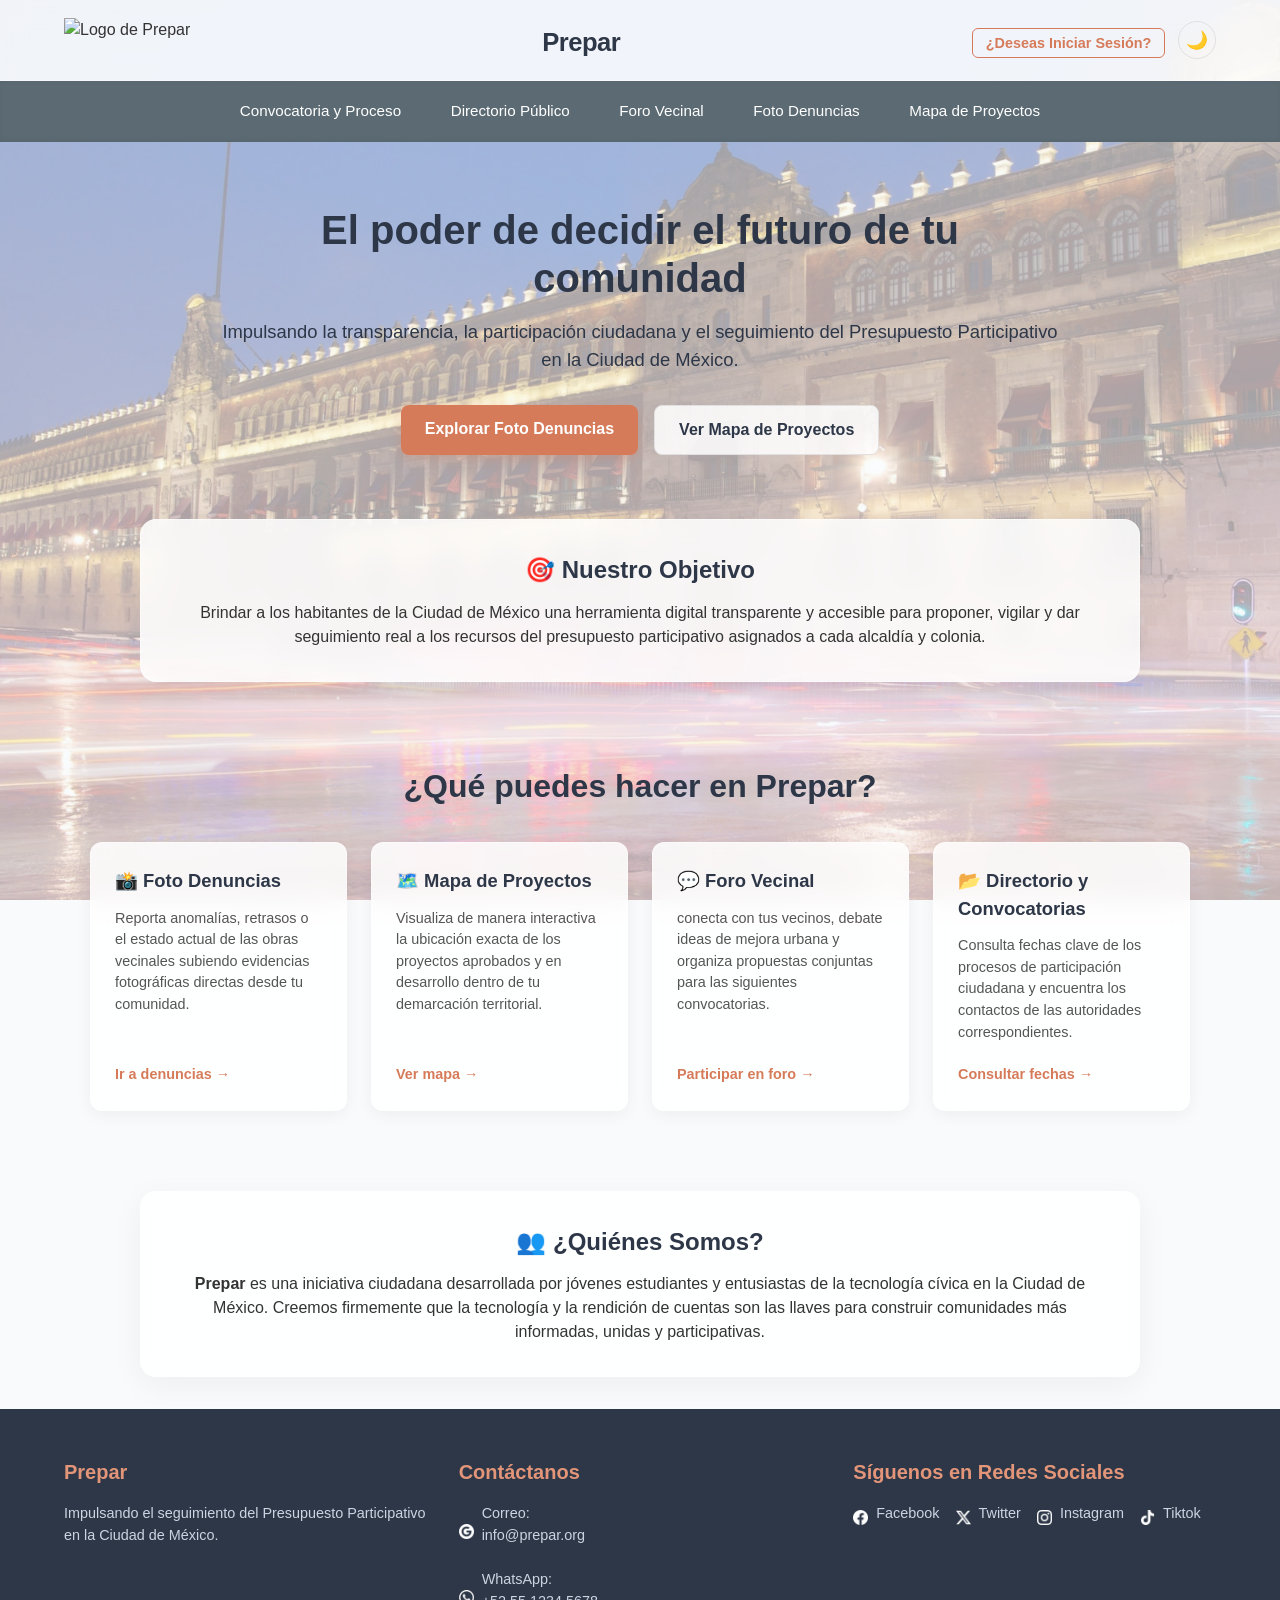
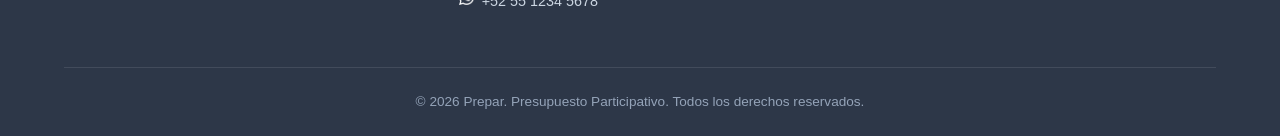
==== index.html @ bda05d04 "saco el index de mi carpeta" ====
<!DOCTYPE html>
<html lang="es">
<head>
    <meta charset="UTF-8">
    <meta name="viewport" content="width=device-width, initial-scale=1.0">
    <title>Prepar - Presupuesto Participativo CDMX</title>
    <link rel="stylesheet" href="/styles/style.css">
</head>
<body>
<header>
    <img src="logo.png" alt="Logo de Prepar" class="logo">

    <h1><a href="index.html">Prepar</a></h1>

    <div class="header-acciones">
        <h2><a href="iniciar-sesion.html">¿Deseas Iniciar Sesión?</a></h2>
        <button id="theme-toggle" class="btn-modo-oscuro" aria-label="Cambiar modo oscuro">🌙</button>
    </div>
</header>

    <nav>
        <a href="convocatoria.html">Convocatoria y Proceso</a>
        <a href="directorio.html">Directorio Público</a>
        <a href="foro.html">Foro Vecinal</a>
        <a href="fotodenuncias.html">Foto Denuncias</a>
        <a href="mapa.html">Mapa de Proyectos</a>
    </nav>

    <section class="hero-section">
        <h1 class="title">El poder de decidir el futuro de tu comunidad</h1>
        <p class="subtitle">Impulsando la transparencia, la participación ciudadana y el seguimiento del Presupuesto Participativo en la Ciudad de México.</p>
        <div class="hero-buttons">
            <a href="fotodenuncias.html" class="btn-primary">Explorar Foto Denuncias</a>
            <a href="mapa.html" class="btn-secondary">Ver Mapa de Proyectos</a>
        </div>
    </section>

    <section class="info-section objetivo-container">
        <div class="info-card">
            <h2>🎯 Nuestro Objetivo</h2>
            <p>Brindar a los habitantes de la Ciudad de México una herramienta digital transparente y accesible para proponer, vigilar y dar seguimiento real a los recursos del presupuesto participativo asignados a cada alcaldía y colonia.</p>
        </div>
    </section>

    <section class="funciones-section">
        <h2>¿Qué puedes hacer en Prepar?</h2>
        <div class="funciones-grid">
            <div class="funcion-card">
                <h3>📸 Foto Denuncias</h3>
                <p>Reporta anomalías, retrasos o el estado actual de las obras vecinales subiendo evidencias fotográficas directas desde tu comunidad.</p>
                <a href="fotodenuncias.html" class="link-card">Ir a denuncias &rarr;</a>
            </div>
            <div class="funcion-card">
                <h3>🗺️ Mapa de Proyectos</h3>
                <p>Visualiza de manera interactiva la ubicación exacta de los proyectos aprobados y en desarrollo dentro de tu demarcación territorial.</p>
                <a href="mapa.html" class="link-card">Ver mapa &rarr;</a>
            </div>
            <div class="funcion-card">
                <h3>💬 Foro Vecinal</h3>
                <p>conecta con tus vecinos, debate ideas de mejora urbana y organiza propuestas conjuntas para las siguientes convocatorias.</p>
                <a href="foro.html" class="link-card">Participar en foro &rarr;</a>
            </div>
            <div class="funcion-card">
                <h3>📂 Directorio y Convocatorias</h3>
                <p>Consulta fechas clave de los procesos de participación ciudadana y encuentra los contactos de las autoridades correspondientes.</p>
                <a href="convocatoria.html" class="link-card">Consultar fechas &rarr;</a>
            </div>
        </div>
    </section>

    <section class="info-section quienes-somos">
        <div class="info-card-wide">
            <h2>👥 ¿Quiénes Somos?</h2>
            <p><strong>Prepar</strong> es una iniciativa ciudadana desarrollada por jóvenes estudiantes y entusiastas de la tecnología cívica en la Ciudad de México. Creemos firmemente que la tecnología y la rendición de cuentas son las llaves para construir comunidades más informadas, unidas y participativas.</p>
        </div>
    </section>

    <footer>
        <div class="footer-content">
            <div class="footer-col">
                <h3>Prepar</h3>
                <p>Impulsando el seguimiento del Presupuesto Participativo en la Ciudad de México.</p>
            </div>
            <div class="footer-col">
    <h3>Contáctanos</h3>
    <div class="social-item">
        <img src="/images/google-circle.png" alt="gmail" class="social-icon">
        <p>Correo: <a href="mailto:info@prepar.org">info@prepar.org</a></p>
    </div>
    <div class="social-item">
        <img src="/images/whatsapp.png" alt="whatsapp" class="social-icon">
        <p>WhatsApp: <a href="https://wa.me/525512345678" target="_blank">+52 55 1234 5678</a></p>
    </div>
</div>

<div class="footer-col">
    <h3>Síguenos en Redes Sociales</h3>
    <div class="social-links">
        <div class="social-item">
            <img src="/images/facebook.png" alt="facebook" class="social-icon">
            <a href="https://www.facebook.com/prepar" target="_blank">Facebook</a>
        </div>
        <div class="social-item">
            <img src="/images/twitter-alt.png" alt="twitter" class="social-icon">
            <a href="https://twitter.com/prepar" target="_blank">Twitter</a>
        </div>
        <div class="social-item">
            <img src="/images/instagram.png" alt="instagram" class="social-icon">
            <a href="https://www.instagram.com/prepar" target="_blank">Instagram</a>
        </div>
        <div class="social-item">
            <img src="/images/tik-tok.png" alt="tiktok" class="social-icon">
            <a href="https://www.tiktok.com/prepar" target="_blank">Tiktok</a>
        </div>
    </div>
</div>
            </div>
        </div>
        <div class="footer-bottom">
            <p>© 2026 Prepar. Presupuesto Participativo. Todos los derechos reservados.</p>
        </div>
    </footer>

    <script>
        document.addEventListener("DOMContentLoaded", () => {
    const toggleButton = document.getElementById("theme-toggle");
    const body = document.body;

    const savedTheme = localStorage.getItem("theme");
    if (savedTheme === "dark") {
        body.classList.add("dark-mode");
        if (toggleButton) toggleButton.textContent = "☀️";
    }

    if (toggleButton) {
        toggleButton.addEventListener("click", () => {
            body.classList.toggle("dark-mode");
            
            if (body.classList.contains("dark-mode")) {
                localStorage.setItem("theme", "dark");
                toggleButton.textContent = "☀️";
            } else {
                localStorage.setItem("theme", "light");
                toggleButton.textContent = "🌙";
            }
        });
    }
});
    </script>
</body>
</html>
---- styles/style.css ----
:root {
    --color-text-main: #333333;
    --color-accent: #d67b5a;
    --color-accent-hover: #bc6545;
    --color-nav-bg: #5c6b73;
    --color-border: #e0e0e0;
    --color-bg-body: #f8fafc;
    --color-bg-card: rgba(255, 255, 255, 0.85);
    --color-footer-bg: #2d3748;
}

body.dark-mode {
    --color-text-main: #f1f5f9;
    --color-accent: #e08e6d;
    --color-accent-hover: #f0a382;
    --color-nav-bg: #1e293b;
    --color-border: #475569;
    --color-bg-body: #0f172a;
    --color-bg-card: rgba(30, 41, 59, 0.85);
    --color-bg-light: #334155;
    --color-footer-bg: #090d16;
}

* {
    margin: 0;
    padding: 0;
    box-sizing: border-box;
}

body {
    font-family: 'Segoe UI', Tahoma, Geneva, Verdana, sans-serif;
    background-color: var(--color-bg-body);
    color: var(--color-text-main);
    line-height: 1.5;
    display: flex;
    flex-direction: column;
    min-height: 100vh;
    position: relative;
}

body::before {
    content: "";
    position: fixed;
    top: 0;
    left: 0;
    width: 100%;
    height: 100%;
    background-image: url('/images/palacio2.jpg');
    background-size: cover;
    background-position: center;
    background-attachment: fixed;
    opacity: 0.35;
    z-index: -1;
}

a {
    text-decoration: none;
    color: inherit;
    transition: color 0.2s ease;
}

header {
    background-color: var(--color-bg-card);
    backdrop-filter: blur(12px);
    -webkit-backdrop-filter: blur(12px);
    display: grid;
    grid-template-columns: auto 1fr auto; 
    align-items: center;
    padding: 1rem 5%;
    border-bottom: 1px solid rgba(255, 255, 255, 0.4);
    box-shadow: 0 2px 4px rgba(0,0,0,0.02);
    position: relative;
    gap: 1rem;
}

header .logo {
    height: 45px;
    width: auto;
    object-fit: contain;
    grid-column: 1;
}

header h1 {
    grid-column: 2;
    text-align: center; 
    margin: 0;
}

header h1 a {
    font-size: 1.6rem;
    color: var(--color-footer-bg);
    font-weight: 700;
    letter-spacing: -0.5px;
}

.header-acciones {
    grid-column: 3;
    display: flex;
    align-items: center;
    gap: 0.8rem;
}

header h2 {
    margin: 0;
}

header h2 a {
    font-size: 0.9rem;
    font-weight: 600;
    color: var(--color-accent);
    padding: 0.4rem 0.8rem;
    border: 1px solid var(--color-accent);
    border-radius: 6px;
    transition: all 0.2s ease;
    white-space: nowrap;
}

header h2 a:hover {
    background-color: var(--color-accent);
    color: #ffffff;
}

.btn-modo-oscuro {
    background: none;
    border: 1px solid var(--color-border);
    border-radius: 50%;
    width: 38px;
    height: 38px;
    cursor: pointer;
    display: flex;
    align-items: center;
    justify-content: center;
    font-size: 1.1rem;
    transition: background 0.2s ease, border-color 0.2s ease;
}

.btn-modo-oscuro:hover {
    background-color: rgba(0, 0, 0, 0.05);
}

body.dark-mode, 
body.dark-mode p, 
body.dark-mode span, 
body.dark-mode li, 
body.dark-mode h1, 
body.dark-mode h2, 
body.dark-mode h3 {
    color: var(--color-text-main) !important;
}

body.dark-mode a:not(.btn-modo-oscuro):not(header h2 a) {
    color: #f1f5f9 !important;
}

body.dark-mode .btn-modo-oscuro {
    border-color: #475569;
    color: #ffffff;
}

body.dark-mode .btn-modo-oscuro:hover {
    background-color: rgba(255, 255, 255, 0.1);
}

nav {
    background-color: var(--color-nav-bg);
    display: flex;
    justify-content: center;
    flex-wrap: wrap;
    gap: 1.5rem;
    padding: 0.8rem 1rem;
    box-shadow: inset 0 -2px 5px rgba(0,0,0,0.05);
}

nav a {
    color: #ffffff;
    font-weight: 500;
    font-size: 0.95rem;
    padding: 0.4rem 0.8rem;
    border-radius: 4px;
    transition: background-color 0.2s ease;
}

nav a:hover {
    background-color: rgba(255, 255, 255, 0.15);
}

.hero-section {
    max-width: 900px;
    margin: 4rem auto 2rem auto;
    text-align: center;
    padding: 0 1.5rem;
}

.hero-section .title {
    font-size: 2.5rem;
    color: var(--color-footer-bg);
    margin-bottom: 1rem;
    line-height: 1.2;
}

.hero-section .subtitle {
    font-size: 1.15rem;
    color: #2d3748;
    margin-bottom: 2rem;
}

.hero-buttons {
    display: flex;
    justify-content: center;
    gap: 1rem;
    flex-wrap: wrap;
}

.btn-primary {
    background-color: var(--color-accent);
    color: #ffffff;
    padding: 0.75rem 1.5rem;
    border-radius: 8px;
    font-weight: 600;
    box-shadow: 0 4px 12px rgba(214, 123, 90, 0.3);
    transition: background-color 0.2s ease, transform 0.2s ease;
}

.btn-primary:hover {
    background-color: var(--color-accent-hover);
    transform: translateY(-2px);
}

.btn-secondary {
    background-color: var(--color-bg-card);
    color: var(--color-footer-bg);
    border: 1px solid var(--color-border);
    padding: 0.75rem 1.5rem;
    border-radius: 8px;
    font-weight: 600;
    transition: all 0.2s ease;
}

.btn-secondary:hover {
    border-color: var(--color-footer-bg);
}

.info-section {
    max-width: 1000px;
    width: 90%;
    margin: 2rem auto;
}

.info-card, .info-card-wide {
    background: var(--color-bg-card);
    backdrop-filter: blur(12px);
    -webkit-backdrop-filter: blur(12px);
    border: 1px solid rgba(255, 255, 255, 0.4);
    box-shadow: 0 8px 32px 0 rgba(0, 0, 0, 0.05);
    border-radius: 16px;
    padding: 2rem;
    text-align: center;
}

.info-card h2, .info-card-wide h2 {
    font-size: 1.5rem;
    color: var(--color-footer-bg);
    margin-bottom: 0.8rem;
}

.info-card p, .info-card-wide p {
    font-size: 1rem;
    color: var(--color-text-main);
}

.funciones-section {
    max-width: 1100px;
    width: 90%;
    margin: 3rem auto;
}

.funciones-section > h2 {
    text-align: center;
    font-size: 2rem;
    color: var(--color-footer-bg);
    margin-bottom: 2rem;
}

.funciones-grid {
    display: grid;
    grid-template-columns: repeat(auto-fit, minmax(240px, 1fr));
    gap: 1.5rem;
}

.funcion-card {
    background: var(--color-bg-card);
    backdrop-filter: blur(12px);
    -webkit-backdrop-filter: blur(12px);
    border: 1px solid rgba(255, 255, 255, 0.4);
    box-shadow: 0 4px 16px rgba(0, 0, 0, 0.05);
    border-radius: 12px;
    padding: 1.5rem;
    display: flex;
    flex-direction: column;
    gap: 0.8rem;
    transition: transform 0.2s ease, box-shadow 0.2s ease;
}

.funcion-card:hover {
    transform: translateY(-4px);
    box-shadow: 0 8px 24px rgba(0, 0, 0, 0.08);
}

.funcion-card h3 {
    font-size: 1.15rem;
    color: var(--color-footer-bg);
}

.funcion-card p {
    font-size: 0.9rem;
    color: #555555;
    flex-grow: 1;
}

.link-card {
    font-size: 0.9rem;
    font-weight: 600;
    color: var(--color-accent);
    margin-top: 0.5rem;
}

.link-card:hover {
    color: var(--color-accent-hover);
}

footer {
    background-color: var(--color-footer-bg);
    color: #ffffff;
    margin-top: auto;
    padding: 3rem 5% 1.5rem 5%;
}

.footer-content {
    max-width: 1200px;
    margin: 0 auto;
    display: grid;
    grid-template-columns: repeat(auto-fit, minmax(250px, 1fr));
    gap: 2rem;
    padding-bottom: 2rem;
    border-bottom: 1px solid rgba(255, 255, 255, 0.1);
}

.footer-col h3 {
    font-size: 20px;
    margin-bottom: 1rem;
    color: #e29578;
}

.footer-col p, .footer-col a {
    font-size: 0.9rem;
    color: #cbd5e1;
    display: block;
    margin-bottom: 0.4rem;
}

.footer-col a:hover {
    color: #ffffff;
}

.social-links {
    display: flex;
    gap: 1rem;
}

.footer-bottom {
    max-width: 1200px;
    margin: 1.5rem auto 0 auto;
    text-align: center;
    font-size: 0.85rem;
    color: #94a3b8;
}

.social-item {
    display: flex;
    align-items: center;
    gap: 0.5rem;
    margin-bottom: 0.6rem;
}

.social-icon {
    width: 15px;
    height: 15px;
    object-fit: contain;
}

@media (max-width: 768px) {

    nav {
        gap: 0.5rem;
    }

    nav a {
        font-size: 0.75rem;
    }

    .subnav a {
        font-size: 0.75rem;
    }

    .hero-section .title {
        font-size: 2rem;
    }
}
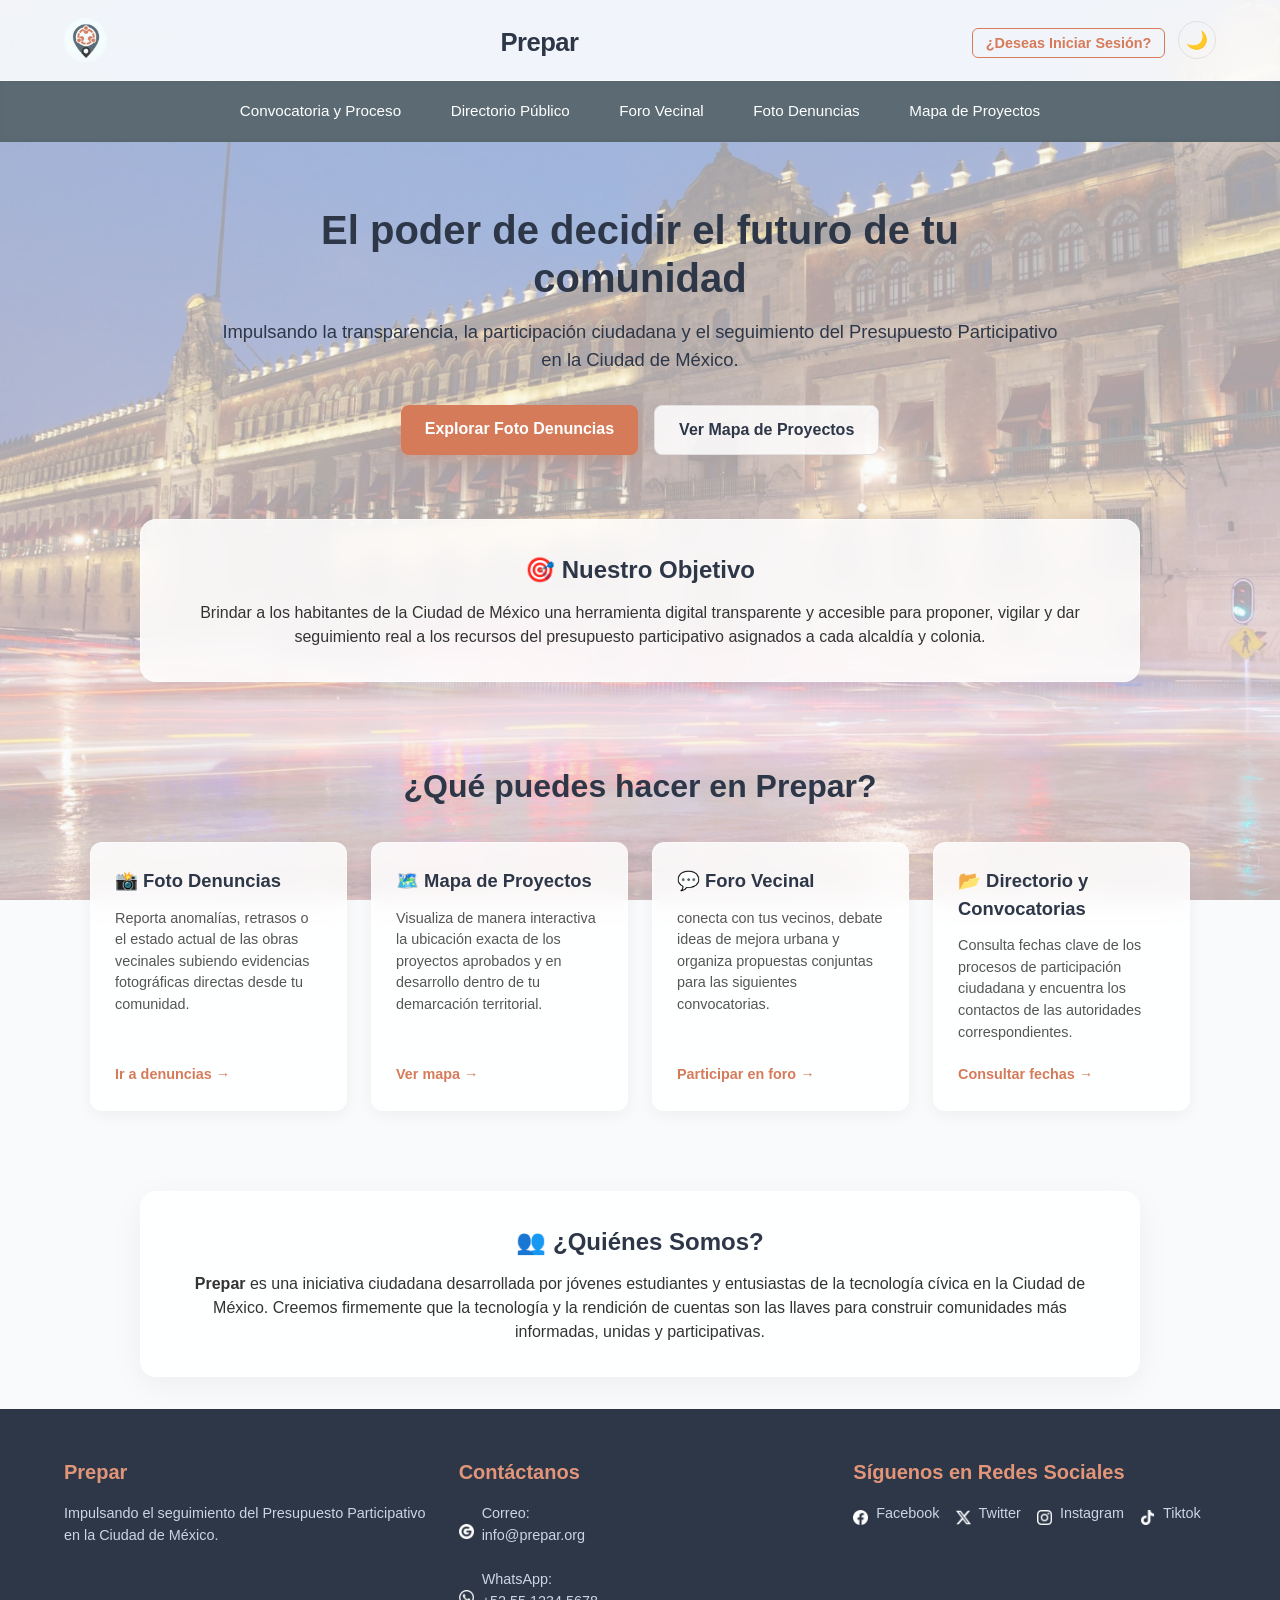
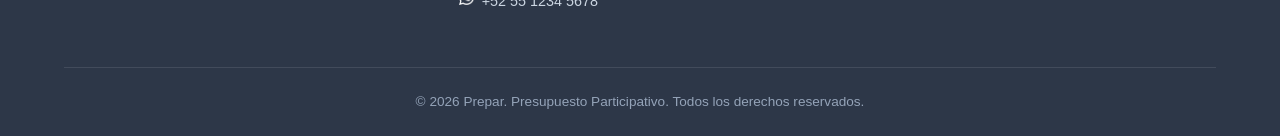
==== commit 22f93476: "subo el proyecto ya con logo" ====
--- a/index.html
+++ b/index.html
@@ -4,34 +4,34 @@
     <meta charset="UTF-8">
     <meta name="viewport" content="width=device-width, initial-scale=1.0">
     <title>Prepar - Presupuesto Participativo CDMX</title>
-    <link rel="stylesheet" href="/styles/style.css">
+    <link rel="stylesheet" href="./styles/style.css">
 </head>
 <body>
 <header>
-    <img src="logo.png" alt="Logo de Prepar" class="logo">
+    <img src="./images/logo_Prepar.png" alt="Logo de Prepar" class="logo">
 
-    <h1><a href="index.html">Prepar</a></h1>
+    <h1><a href="./index.html">Prepar</a></h1>
 
     <div class="header-acciones">
-        <h2><a href="iniciar-sesion.html">¿Deseas Iniciar Sesión?</a></h2>
+        <h2><a href="./pages/iniciar-sesion.html">¿Deseas Iniciar Sesión?</a></h2>
         <button id="theme-toggle" class="btn-modo-oscuro" aria-label="Cambiar modo oscuro">🌙</button>
     </div>
 </header>
 
     <nav>
-        <a href="convocatoria.html">Convocatoria y Proceso</a>
-        <a href="directorio.html">Directorio Público</a>
-        <a href="foro.html">Foro Vecinal</a>
-        <a href="fotodenuncias.html">Foto Denuncias</a>
-        <a href="mapa.html">Mapa de Proyectos</a>
+        <a href="./pages/convocatoria.html">Convocatoria y Proceso</a>
+        <a href="./pages/directorio.html">Directorio Público</a>
+        <a href="./pages/foro.html">Foro Vecinal</a>
+        <a href="./pages/fotodenuncias.html">Foto Denuncias</a>
+        <a href="./pages/mapa.html">Mapa de Proyectos</a>
     </nav>
 
     <section class="hero-section">
         <h1 class="title">El poder de decidir el futuro de tu comunidad</h1>
         <p class="subtitle">Impulsando la transparencia, la participación ciudadana y el seguimiento del Presupuesto Participativo en la Ciudad de México.</p>
         <div class="hero-buttons">
-            <a href="fotodenuncias.html" class="btn-primary">Explorar Foto Denuncias</a>
-            <a href="mapa.html" class="btn-secondary">Ver Mapa de Proyectos</a>
+            <a href="./pages/fotodenuncias.html" class="btn-primary">Explorar Foto Denuncias</a>
+            <a href="./pages/mapa.html" class="btn-secondary">Ver Mapa de Proyectos</a>
         </div>
     </section>
 
@@ -48,22 +48,22 @@
             <div class="funcion-card">
                 <h3>📸 Foto Denuncias</h3>
                 <p>Reporta anomalías, retrasos o el estado actual de las obras vecinales subiendo evidencias fotográficas directas desde tu comunidad.</p>
-                <a href="fotodenuncias.html" class="link-card">Ir a denuncias &rarr;</a>
+                <a href="./pages/fotodenuncias.html" class="link-card">Ir a denuncias &rarr;</a>
             </div>
             <div class="funcion-card">
                 <h3>🗺️ Mapa de Proyectos</h3>
                 <p>Visualiza de manera interactiva la ubicación exacta de los proyectos aprobados y en desarrollo dentro de tu demarcación territorial.</p>
-                <a href="mapa.html" class="link-card">Ver mapa &rarr;</a>
+                <a href="./pages/mapa.html" class="link-card">Ver mapa &rarr;</a>
             </div>
             <div class="funcion-card">
                 <h3>💬 Foro Vecinal</h3>
                 <p>conecta con tus vecinos, debate ideas de mejora urbana y organiza propuestas conjuntas para las siguientes convocatorias.</p>
-                <a href="foro.html" class="link-card">Participar en foro &rarr;</a>
+                <a href="./pages/foro.html" class="link-card">Participar en foro &rarr;</a>
             </div>
             <div class="funcion-card">
                 <h3>📂 Directorio y Convocatorias</h3>
                 <p>Consulta fechas clave de los procesos de participación ciudadana y encuentra los contactos de las autoridades correspondientes.</p>
-                <a href="convocatoria.html" class="link-card">Consultar fechas &rarr;</a>
+                <a href="./pages/convocatoria.html" class="link-card">Consultar fechas &rarr;</a>
             </div>
         </div>
     </section>
@@ -84,11 +84,11 @@
             <div class="footer-col">
     <h3>Contáctanos</h3>
     <div class="social-item">
-        <img src="/images/google-circle.png" alt="gmail" class="social-icon">
+        <img src="./images/google-circle.png" alt="gmail" class="social-icon">
         <p>Correo: <a href="mailto:info@prepar.org">info@prepar.org</a></p>
     </div>
     <div class="social-item">
-        <img src="/images/whatsapp.png" alt="whatsapp" class="social-icon">
+        <img src="./images/whatsapp.png" alt="whatsapp" class="social-icon">
         <p>WhatsApp: <a href="https://wa.me/525512345678" target="_blank">+52 55 1234 5678</a></p>
     </div>
 </div>
@@ -97,19 +97,19 @@
     <h3>Síguenos en Redes Sociales</h3>
     <div class="social-links">
         <div class="social-item">
-            <img src="/images/facebook.png" alt="facebook" class="social-icon">
+            <img src="./images/facebook.png" alt="facebook" class="social-icon">
             <a href="https://www.facebook.com/prepar" target="_blank">Facebook</a>
         </div>
         <div class="social-item">
-            <img src="/images/twitter-alt.png" alt="twitter" class="social-icon">
+            <img src="./images/twitter-alt.png" alt="twitter" class="social-icon">
             <a href="https://twitter.com/prepar" target="_blank">Twitter</a>
         </div>
         <div class="social-item">
-            <img src="/images/instagram.png" alt="instagram" class="social-icon">
+            <img src="./images/instagram.png" alt="instagram" class="social-icon">
             <a href="https://www.instagram.com/prepar" target="_blank">Instagram</a>
         </div>
         <div class="social-item">
-            <img src="/images/tik-tok.png" alt="tiktok" class="social-icon">
+            <img src="./images/tik-tok.png" alt="tiktok" class="social-icon">
             <a href="https://www.tiktok.com/prepar" target="_blank">Tiktok</a>
         </div>
     </div>
--- a/styles/style.css
+++ b/styles/style.css
@@ -45,7 +45,7 @@
     left: 0;
     width: 100%;
     height: 100%;
-    background-image: url('/images/palacio2.jpg');
+    background-image: url('../images/palacio2.jpg');
     background-size: cover;
     background-position: center;
     background-attachment: fixed;
@@ -78,6 +78,7 @@
     width: auto;
     object-fit: contain;
     grid-column: 1;
+    border-radius: 50%;
 }
 
 header h1 {
